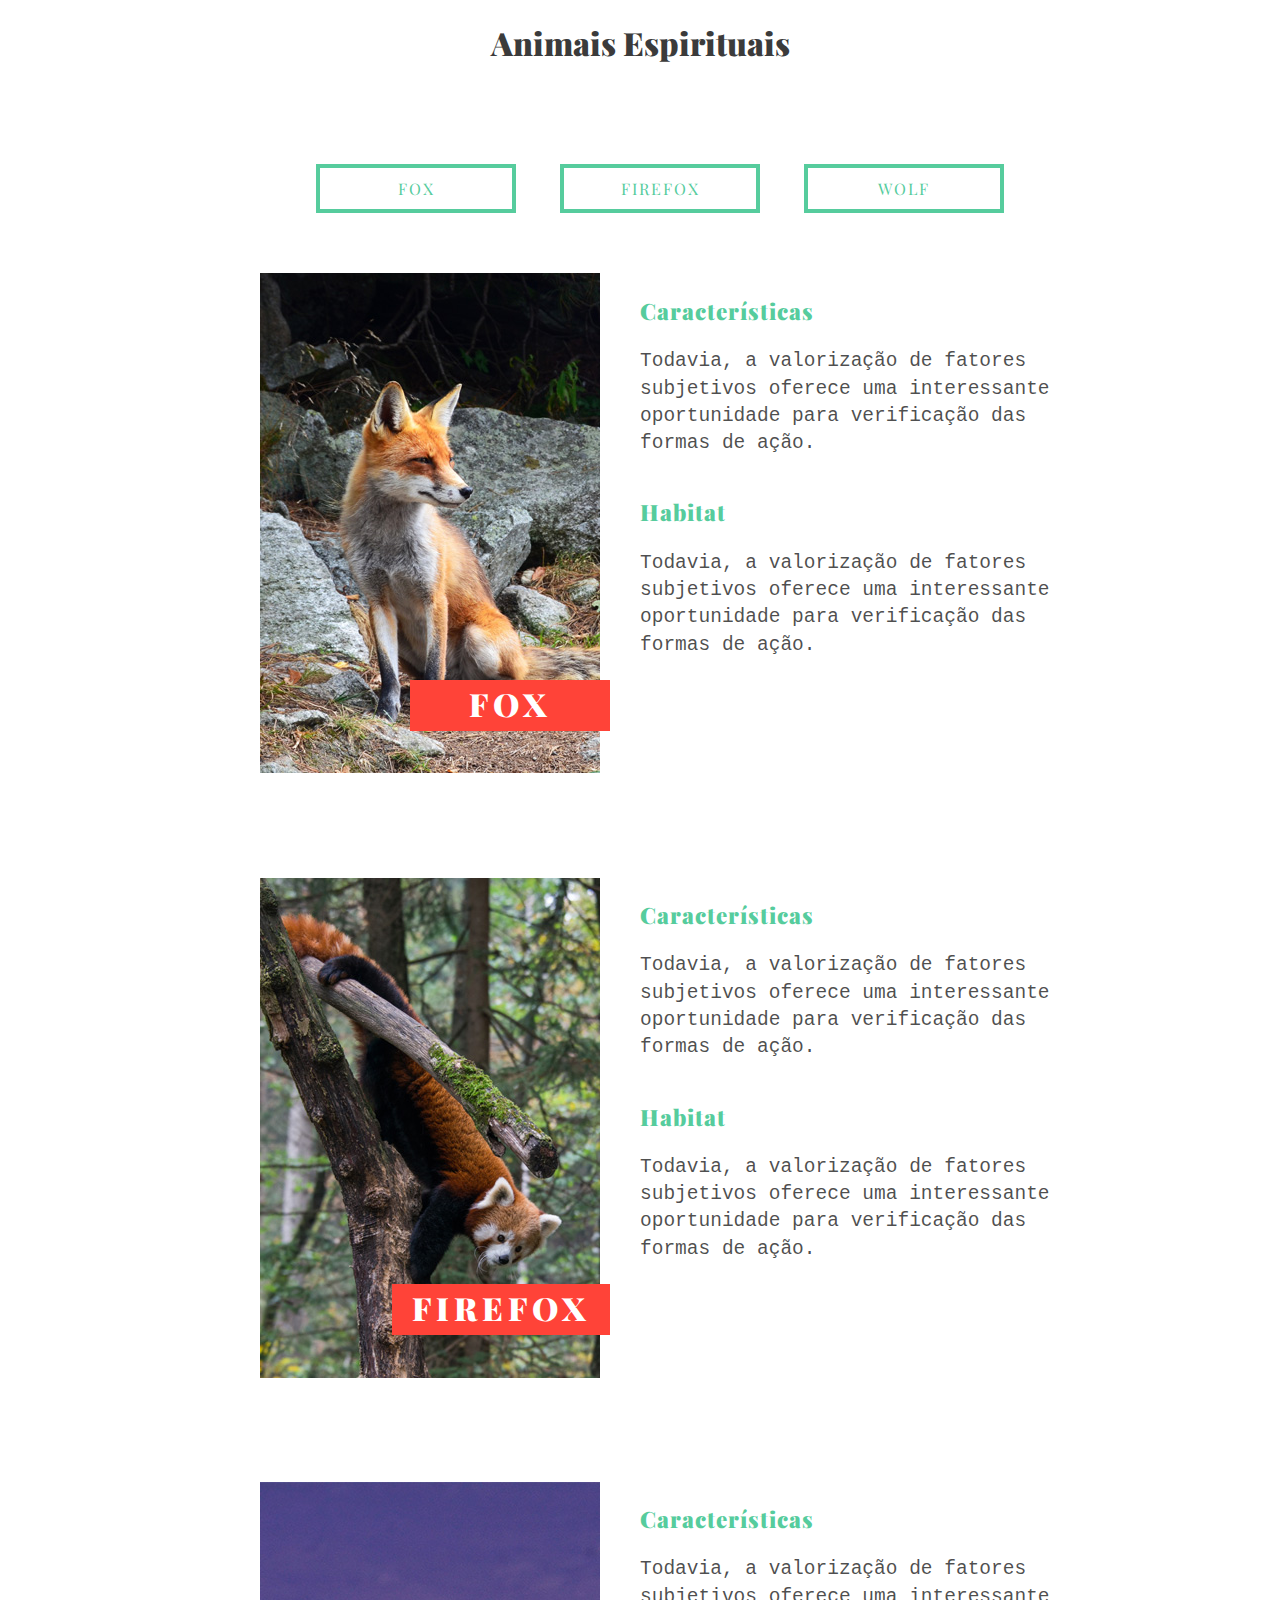
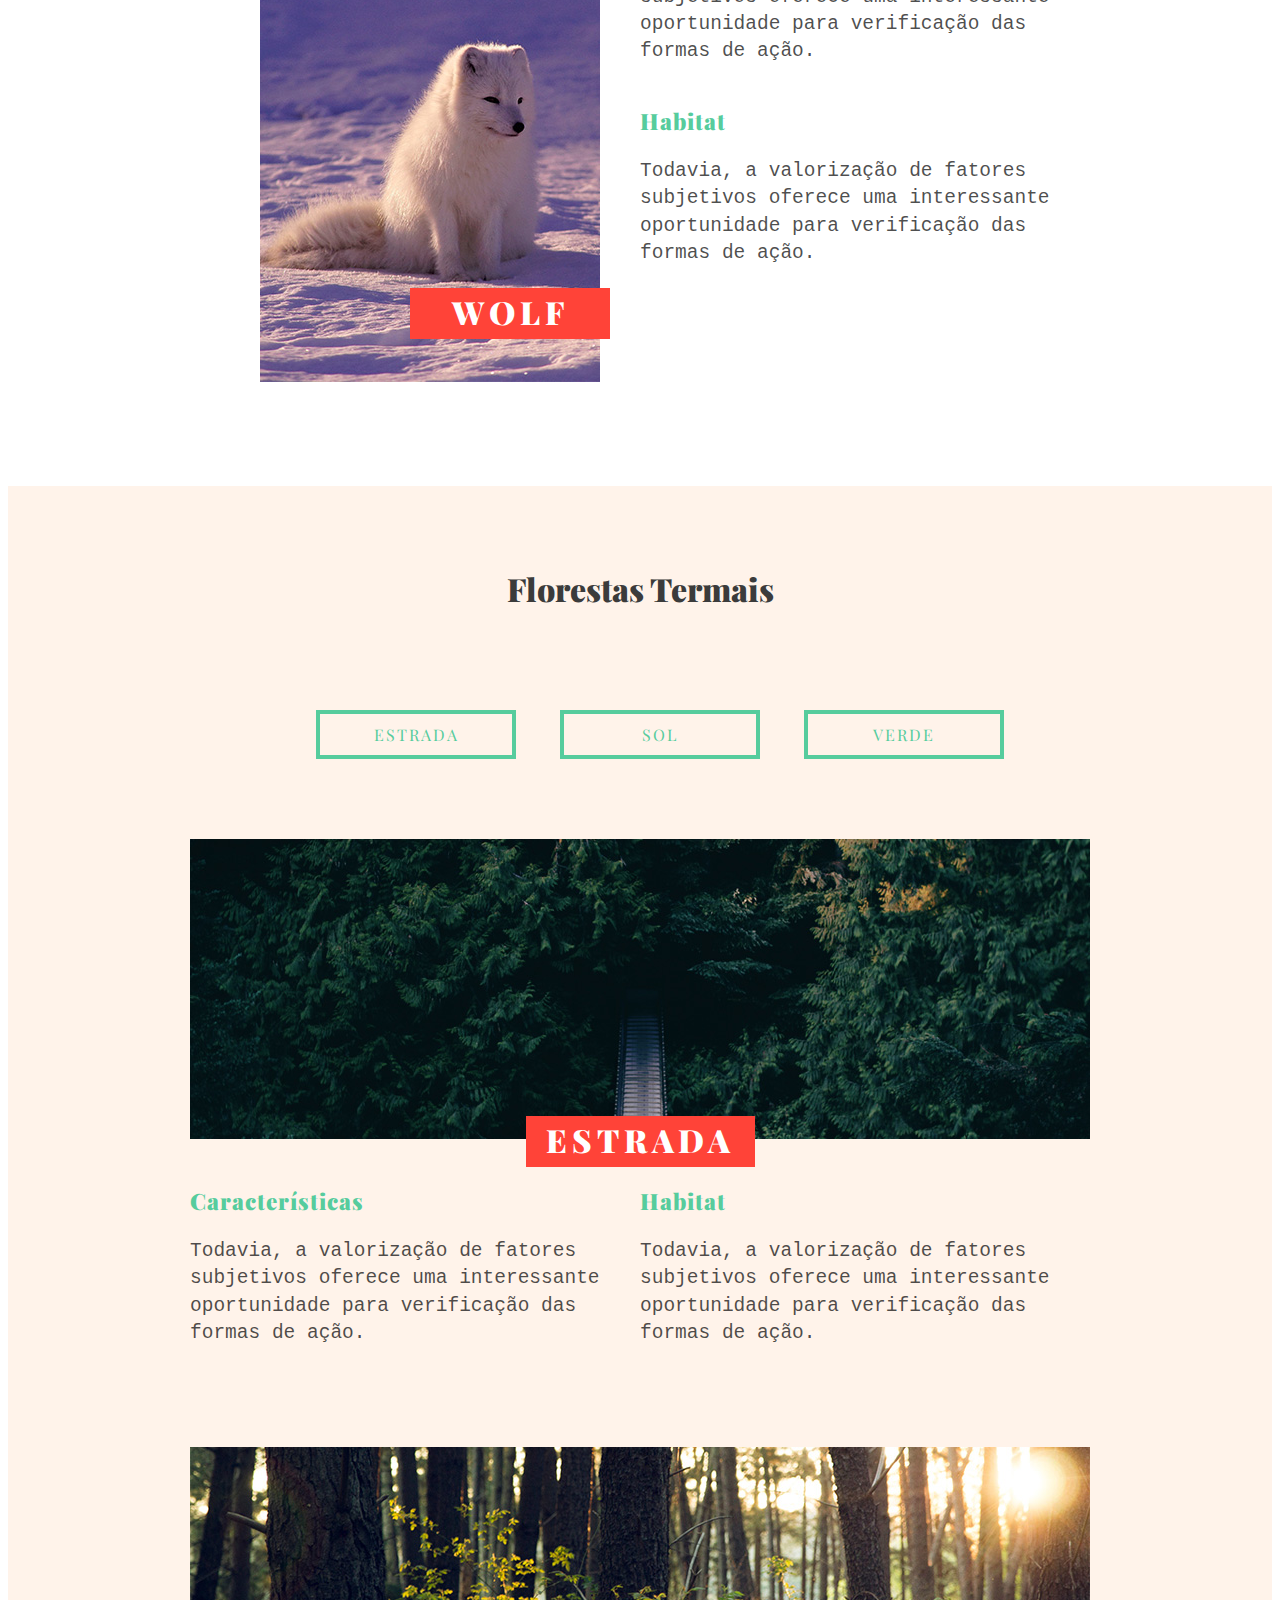
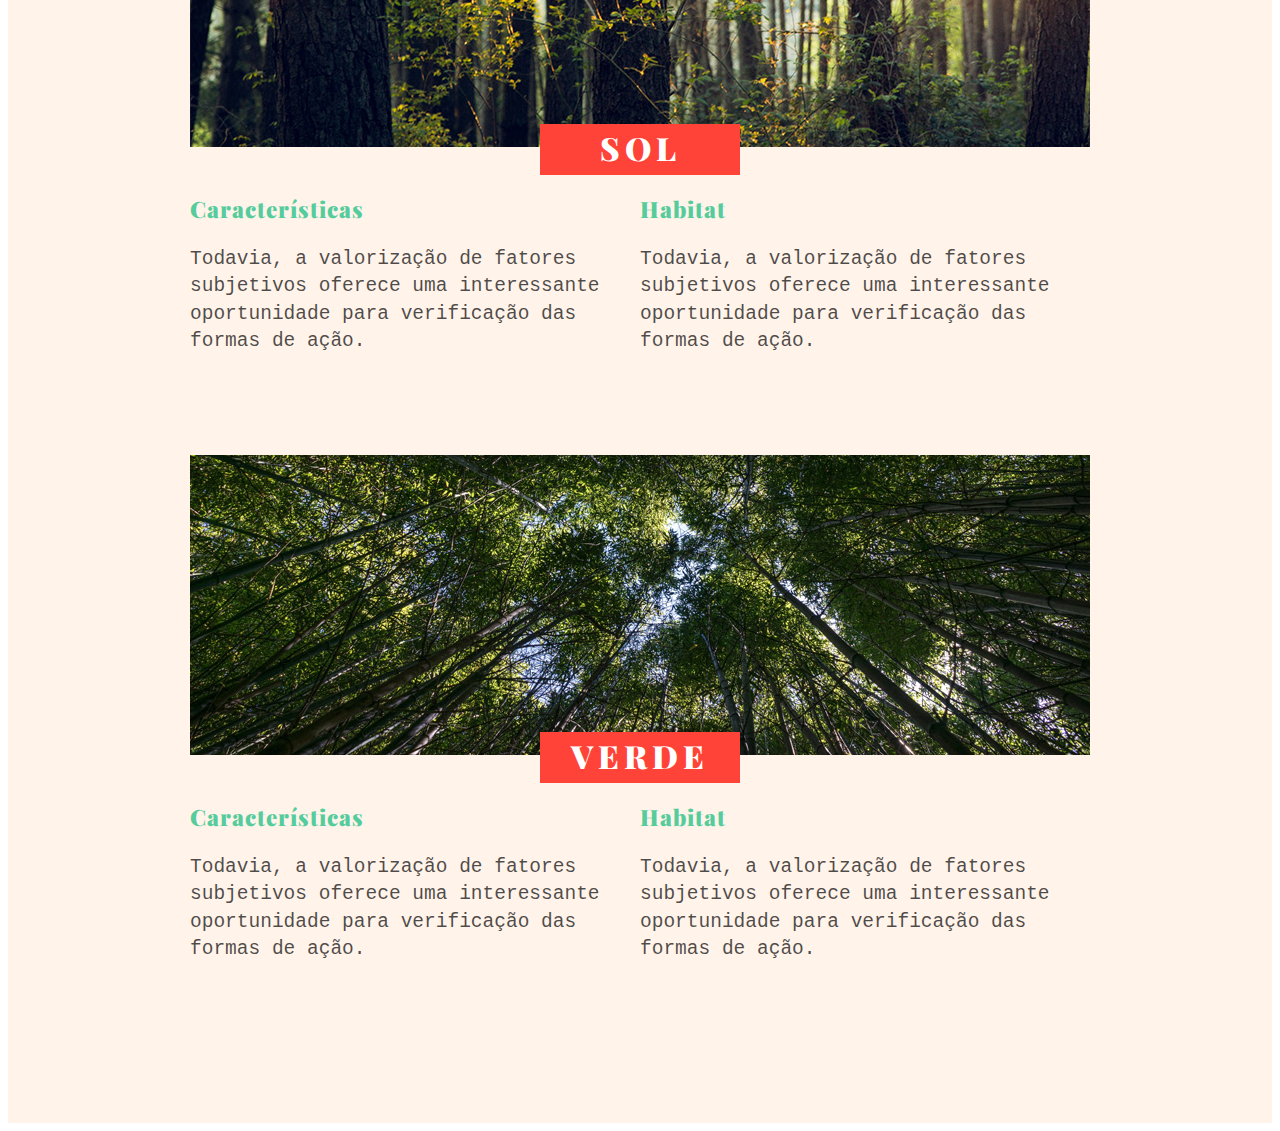
==== animais-e-florestas_inicio/index.html @ b679f911 "animais e floresta" ====
<!DOCTYPE html>
<html>
<head>
	<title>Tabs</title>
	<link href="https://fonts.googleapis.com/css?family=Playfair+Display:900" rel="stylesheet">
	<link rel="stylesheet" type="text/css" href="css/style.css">
</head>
<body>

	<script type="text/javascript">
		document.documentElement.className += ' js';
	</script>

	<section class="container animais">

		<h1>Animais Espirituais</h1>

		<ul class="tab-menu">
			<li><a href="#fox">Fox</a></li>
			<li><a href="#firefox">FireFox</a></li>
			<li><a href="#wolf">Wolf</a></li>
		</ul>

		<div class="item">
			<div class="item-img">
				<img src="img/fox.jpg" alt="Fox">
				<h2>Fox</h2>
			</div>
			<div class="item-info">
				<h3>Características</h3>
				<p>Todavia, a valorização de fatores subjetivos oferece uma interessante oportunidade para verificação das formas de ação.</p>
				<h3>Habitat</h3>
				<p>Todavia, a valorização de fatores subjetivos oferece uma interessante oportunidade para verificação das formas de ação.</p>
			</div>
		</div>

		<div class="item">
			<div class="item-img">
				<img src="img/firefox.jpg" alt="FireFox">
				<h2>FireFox</h2>
			</div>
			<div class="item-info">
				<h3>Características</h3>
				<p>Todavia, a valorização de fatores subjetivos oferece uma interessante oportunidade para verificação das formas de ação.</p>
				<h3>Habitat</h3>
				<p>Todavia, a valorização de fatores subjetivos oferece uma interessante oportunidade para verificação das formas de ação.</p>
			</div>
		</div>

		<div class="item">
			<div class="item-img">
				<img src="img/wolf.jpg" alt="wolf">
				<h2>Wolf</h2>
			</div>
			<div class="item-info">
				<h3>Características</h3>
				<p>Todavia, a valorização de fatores subjetivos oferece uma interessante oportunidade para verificação das formas de ação.</p>
				<h3>Habitat</h3>
				<p>Todavia, a valorização de fatores subjetivos oferece uma interessante oportunidade para verificação das formas de ação.</p>
			</div>
		</div>

	</section>

	<section class="florestas">
	<div class="container">
		<h1>Florestas Termais</h1>

		<ul class="tab-menu">
			<li><a href="#estrada">Estrada</a></li>
			<li><a href="#sol">Sol</a></li>
			<li><a href="#verde">Verde</a></li>
		</ul>

		<div class="item">
			<div class="item-img">
				<img src="img/estrada.jpg" alt="Estrada">
				<h2>Estrada</h2>
			</div>
			<div class="item-info">
			<div>
				<h3>Características</h3>
				<p>Todavia, a valorização de fatores subjetivos oferece uma interessante oportunidade para verificação das formas de ação.</p>
			</div>
			<div>
				<h3>Habitat</h3>
				<p>Todavia, a valorização de fatores subjetivos oferece uma interessante oportunidade para verificação das formas de ação.</p>
			</div>
			</div>
		</div>

		<div class="item">
			<div class="item-img">
				<img src="img/sol.jpg" alt="Sol">
				<h2>Sol</h2>
			</div>
			<div class="item-info">
			<div>
				<h3>Características</h3>
				<p>Todavia, a valorização de fatores subjetivos oferece uma interessante oportunidade para verificação das formas de ação.</p>
			</div>
			<div>
				<h3>Habitat</h3>
				<p>Todavia, a valorização de fatores subjetivos oferece uma interessante oportunidade para verificação das formas de ação.</p>
			</div>	
			</div>
		</div>

		<div class="item">
			<div class="item-img">
				<img src="img/verde.jpg" alt="Verde">
				<h2>Verde</h2>
			</div>
			<div class="item-info">
			<div>
				<h3>Características</h3>
				<p>Todavia, a valorização de fatores subjetivos oferece uma interessante oportunidade para verificação das formas de ação.</p>
			</div>
			<div>
				<h3>Habitat</h3>
				<p>Todavia, a valorização de fatores subjetivos oferece uma interessante oportunidade para verificação das formas de ação.</p>
			</div>
			</div>
		</div>
	</div>
	</section>


	<script type="text/javascript" src="js/jquery-3.1.1.min.js"></script>
	<script type="text/javascript" src="js/app.js"></script>
</body>
</html>
---- animais-e-florestas_inicio/css/style.css ----
* {
	box-sizing: border-box;
}

.container {
	max-width: 900px;
	margin: 0 auto;
}

ul {
	text-align: center;
	margin: 80px 0 40px 0;
}

ul li {
	display: inline-block;
}

ul li a {
	display: inline-block;
	color: #56CC9D;
	border: 4px solid;
	padding: 10px 0px;
	width: 200px;
	margin: 20px;
	text-decoration: none;
	font-family: 'Playfair Display';
	text-transform: uppercase;
	letter-spacing: 2px;
}

h1, h2, h3 {
	font-family: 'Playfair Display';
	font-weight: 900;
}

h1 {
	font-size: 2em;
	text-align: center;
	color: #3B3B3B;
}

h2 {
	display: inline-block;
	padding: 2px 20px 6px 20px;
	min-width: 200px;
	text-align: center;
	font-size: 2em;
	text-transform: uppercase;
	position: relative;
	top: -120px;
	right: -10px;
	background:  #FF4338;
	color: white;
	letter-spacing: 5px;
}

h3 {
	font-size: 1.4em;
	letter-spacing: 1px;
	color: #56CC9D;
}

p {
	font-family: monospace;
	font-size: 1.5em;
	line-height: 1.4;
	color: rgba(0,0,0,.7);
	margin-bottom: 40px;
}

img {
	display: block;
	max-width: 100%;
	float: right;
}

.item {
	overflow: hidden;
}

.item-img {
	width: 50%;
	float: left;
	text-align: right;
	padding-right: 40px;
	position: relative;
}

.item-info {
	width: 50%;
	float: left;
}

.florestas {
	background: #FFF3EA;
	padding: 60px 0;
}

.florestas .item-img {
	width: 100%;
	text-align: center;
	margin-bottom: -80px;
	padding: 0px;
}

.florestas h2 {
	top: -50px;
	right: auto;

}

.florestas .item {
	margin: 60px 0;
}

.florestas .item-info {
	width: 100%;
}

.item-info > div {
	width: 50%;
	float: left;
}
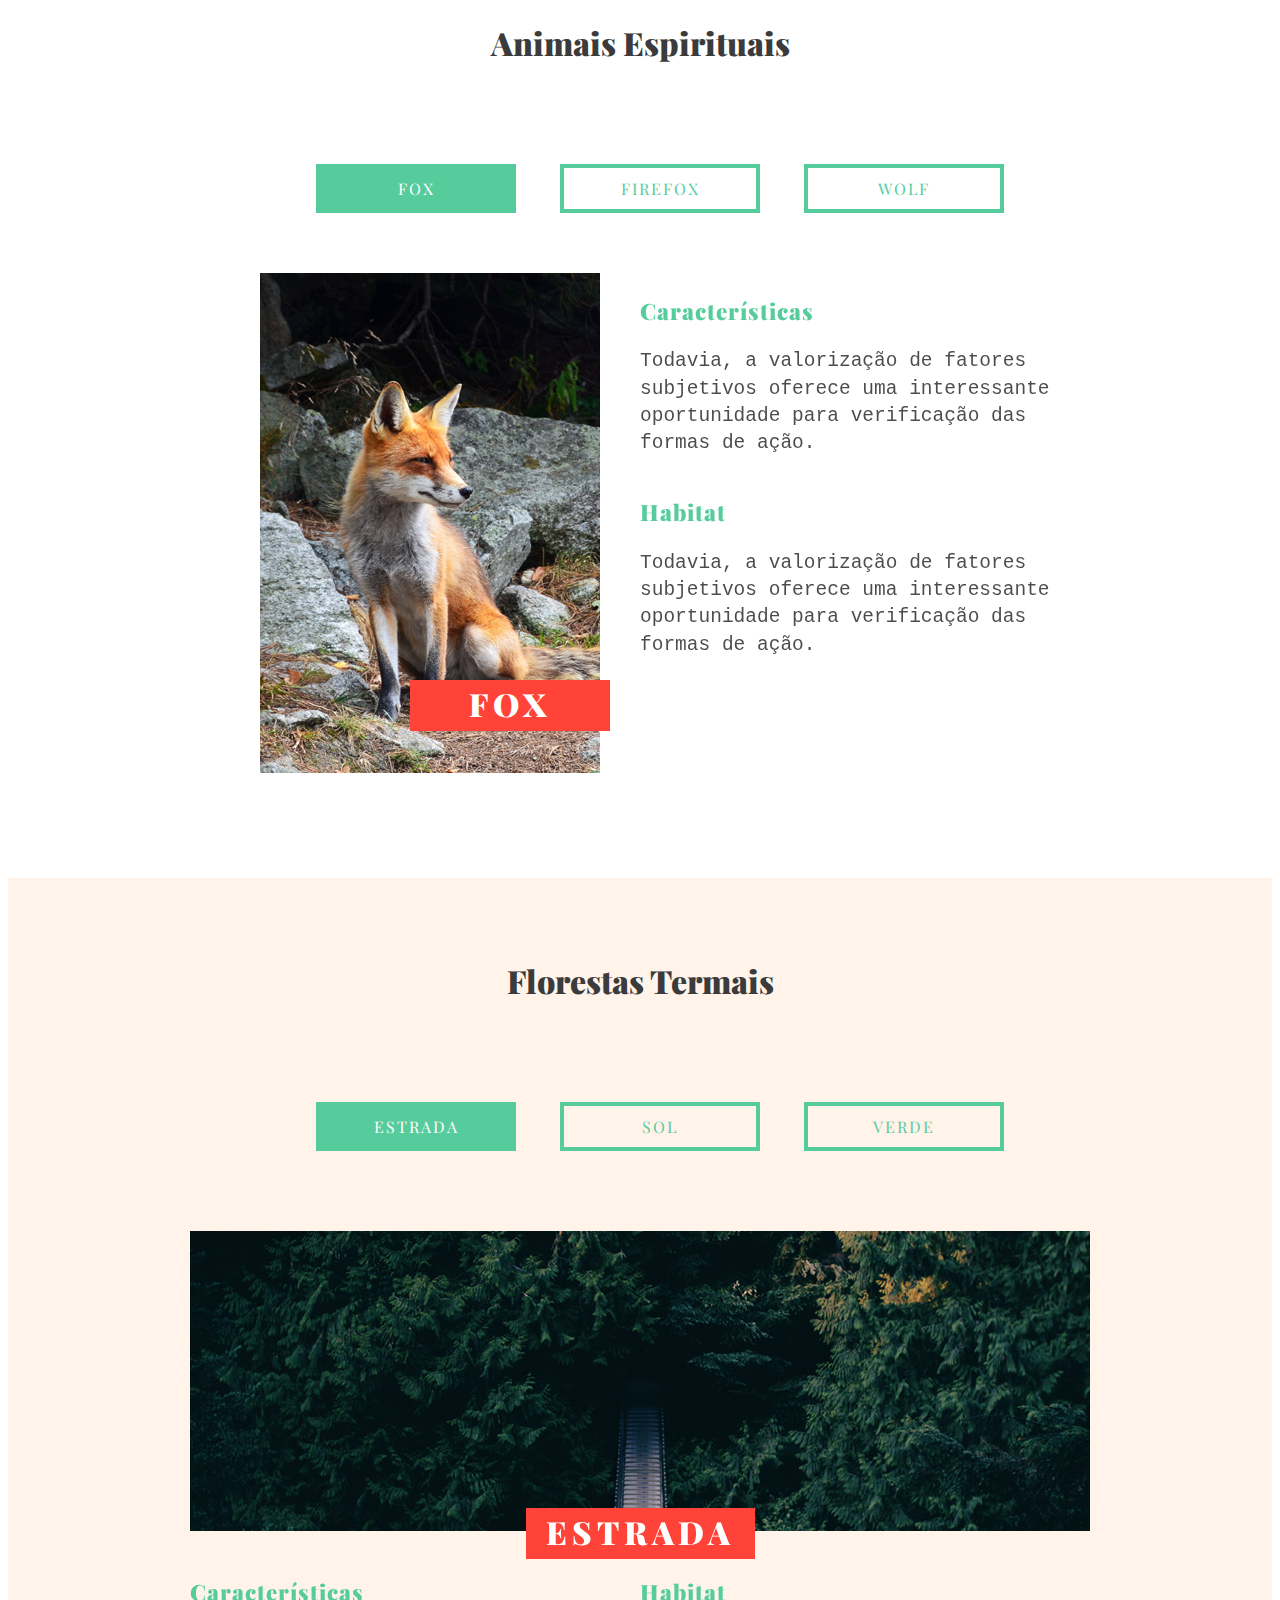
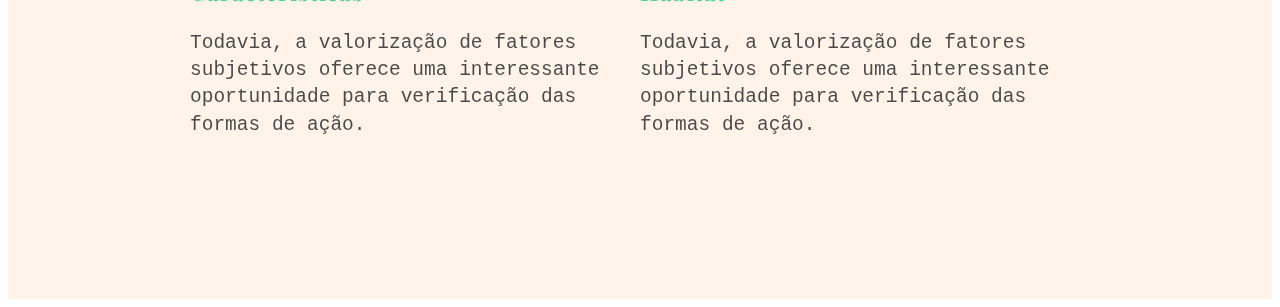
==== commit 9e740d5b: "praticando..." ====
--- a/animais-e-florestas_inicio/index.html
+++ b/animais-e-florestas_inicio/index.html
@@ -21,7 +21,7 @@
 			<li><a href="#wolf">Wolf</a></li>
 		</ul>
 
-		<div class="item">
+		<div class="item" id="fox">
 			<div class="item-img">
 				<img src="img/fox.jpg" alt="Fox">
 				<h2>Fox</h2>
@@ -34,7 +34,7 @@
 			</div>
 		</div>
 
-		<div class="item">
+		<div class="item" id="firefox">
 			<div class="item-img">
 				<img src="img/firefox.jpg" alt="FireFox">
 				<h2>FireFox</h2>
@@ -47,7 +47,7 @@
 			</div>
 		</div>
 
-		<div class="item">
+		<div class="item" id="wolf">
 			<div class="item-img">
 				<img src="img/wolf.jpg" alt="wolf">
 				<h2>Wolf</h2>
@@ -72,7 +72,7 @@
 			<li><a href="#verde">Verde</a></li>
 		</ul>
 
-		<div class="item">
+		<div class="item" id="estrada">
 			<div class="item-img">
 				<img src="img/estrada.jpg" alt="Estrada">
 				<h2>Estrada</h2>
@@ -89,7 +89,7 @@
 			</div>
 		</div>
 
-		<div class="item">
+		<div class="item" id="sol">
 			<div class="item-img">
 				<img src="img/sol.jpg" alt="Sol">
 				<h2>Sol</h2>
@@ -106,7 +106,7 @@
 			</div>
 		</div>
 
-		<div class="item">
+		<div class="item" id="verde">
 			<div class="item-img">
 				<img src="img/verde.jpg" alt="Verde">
 				<h2>Verde</h2>
--- a/animais-e-florestas_inicio/css/style.css
+++ b/animais-e-florestas_inicio/css/style.css
@@ -27,6 +27,12 @@
 	font-family: 'Playfair Display';
 	text-transform: uppercase;
 	letter-spacing: 2px;
+}
+
+ul li a.active {
+	background: #56cc9d;
+	color: white;
+	border-color: #56cc9d;
 }
 
 h1, h2, h3 {
@@ -121,4 +127,21 @@
 .item-info > div {
 	width: 50%;
 	float: left;
+}
+
+.js .item {
+	opacity: 0;
+	visibility: hidden;;
+	transform: translate3d(-50px, 0, 0);
+	position: absolute;
+	top: 0;
+}
+
+.js .item.active {
+	opacity: 1;
+	visibility: visible;
+	transition: .6s;
+	position: relative;
+	top: auto;
+	transform: translate3d(0px, 0, 0);
 }